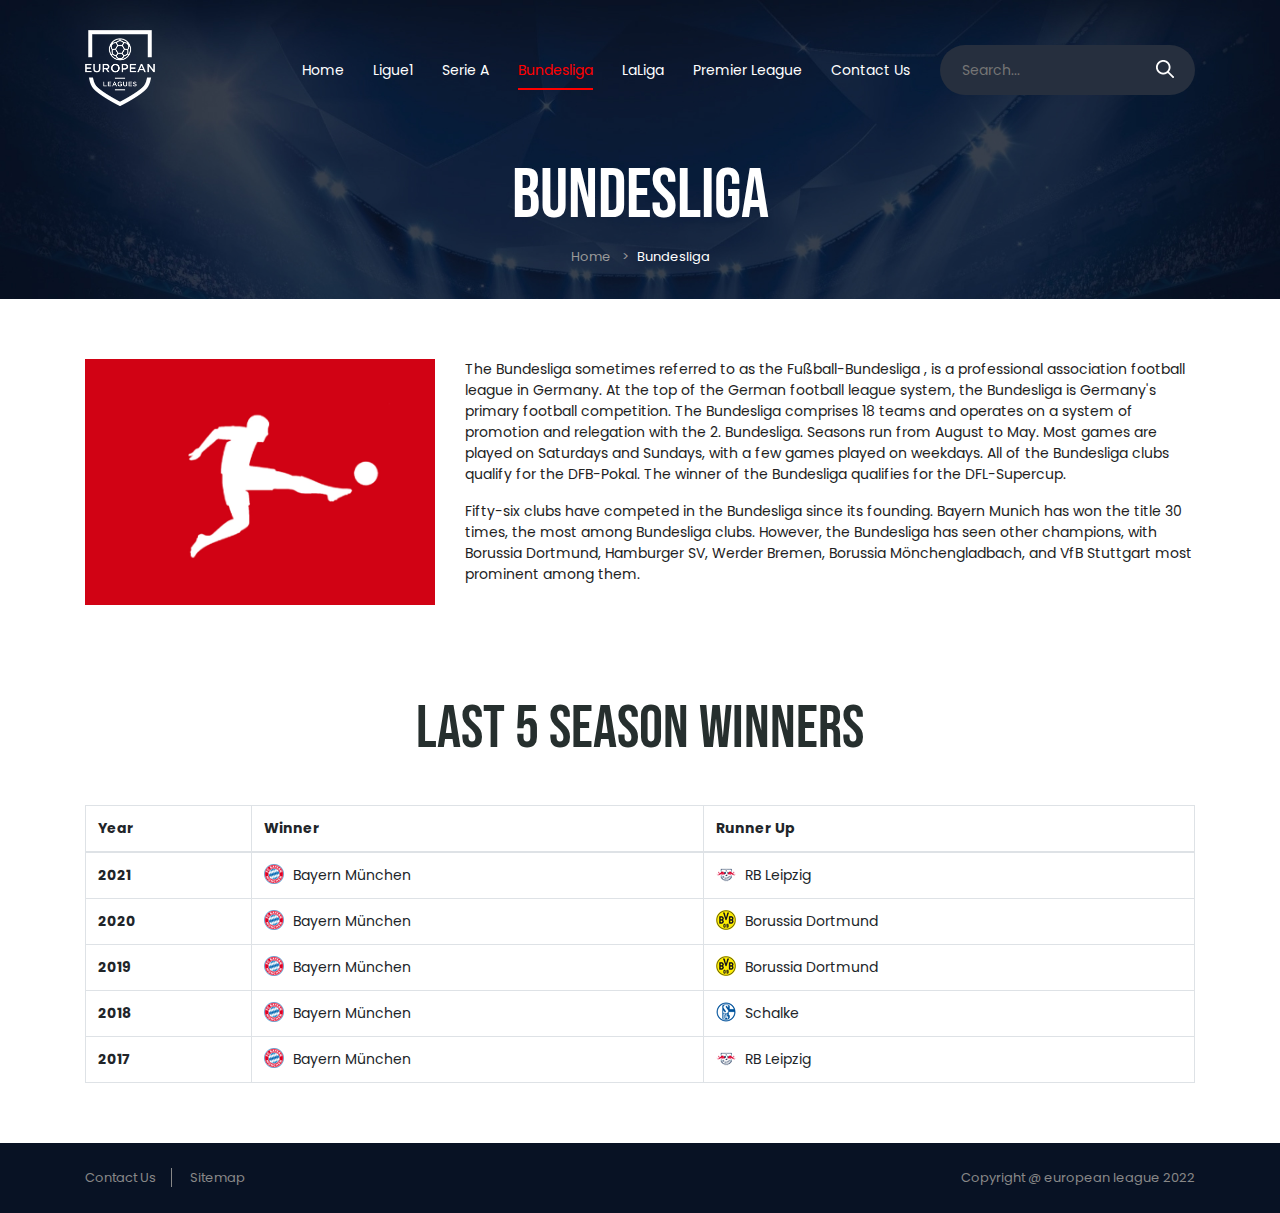
==== bundesliga.html @ 5c4d8468 "Project Version 1" ====
<!Doctype html>
<html class="no-js" lang="">

<head>
    <meta charset="utf-8">
    <meta name="viewport" content="width=device-width, initial-scale=1">

    <title>Bundesliga - Detail Page</title>

    <link rel="icon" type="image/png" sizes="32x32" href="favicon-32x32.png">

    <link rel="preconnect" href="https://fonts.googleapis.com">
    <link rel="preconnect" href="https://fonts.gstatic.com" crossorigin>
    <link href="https://fonts.googleapis.com/css2?family=Poppins:wght@300;400;500;600;700&display=swap" rel="stylesheet">
    <link href="https://fonts.googleapis.com/css2?family=Bebas+Neue&display=swap" rel="stylesheet">

    <link rel="stylesheet" href="css/bootstrap.min.css">
    <link rel="stylesheet" href="css/custom.css">
</head>

<body>
    <!-- App Header -->
    <header class="app-header">
        <div class="container">
            <div class="top-header">
                <div class="row">
                    <div class="col-lg-2">
                        <a href="index.html" class="header-logo"><img src="img/logo.png" alt="European League" title="European League"></a>
                    </div>
                    <div class="col-lg-7">
                        <nav>
                            <ul class="list-inline site-nav">
                                <li><a href="index.html">Home</a></li>
                                <li><a href="ligue1.html">Ligue1</a></li>
                                <li><a href="serie-a.html">Serie A</a></li>
                                <li class="active"><a href="bundesliga.html">Bundesliga</a></li>
                                <li><a href="laliga.html">LaLiga</a></li>
                                <li><a href="premier-league.html">Premier League</a></li>
                                <li><a href="contact-us.html">Contact Us</a></li>
                            </ul>
                        </nav>
                    </div>
                    <div class="col-lg-3">
                        <div class="site-search">
                            <input type="text" class="search-field" placeholder="Search..." value="">
                            <button type="submit" class="search-btn"><img src="img/search.png"></button>
                        </div>
                    </div>
                </div>
            </div>

            <div class="row">
                <div class="col-md-10 offset-md-1">
                    <div class="el-header-txt mb-3 mt-5">
                        <h1 class="hdr-hdng">Bundesliga</h1>
                        <nav aria-label="breadcrumb">
                            <div class="container">
                                <ol class="breadcrumb lp-breadcrumb">
                                    <li class="breadcrumb-item"><a href="index.html">Home</a></li>
                                    <li class="breadcrumb-item active" aria-current="page">Bundesliga</li>
                                </ol>
                            </div>
                        </nav>
                    </div>
                </div>
            </div>
        </div>
    </header>

    <!-- App Main -->
    <main class="app-main">
        <section class="home-section">
            <div class="container">
                <div class="section-content">
                    <div class="row">
                        <div class="col-md-4">
                            <img src="img/bundesliga.jpg" class="img-fluid abt-img" alt="Bundesliga" title="Bundesliga">
                        </div>
                        <div class="col-md-8">
                            <p class="mb-3">
                                The Bundesliga sometimes referred to as the Fußball-Bundesliga , is a professional association football league in Germany. At the top of the German football league system, the Bundesliga is Germany's primary football competition. The Bundesliga comprises
                                18 teams and operates on a system of promotion and relegation with the 2. Bundesliga. Seasons run from August to May. Most games are played on Saturdays and Sundays, with a few games played on weekdays. All of the Bundesliga
                                clubs qualify for the DFB-Pokal. The winner of the Bundesliga qualifies for the DFL-Supercup.
                            </p>
                            <p class="mb-5">
                                Fifty-six clubs have competed in the Bundesliga since its founding. Bayern Munich has won the title 30 times, the most among Bundesliga clubs. However, the Bundesliga has seen other champions, with Borussia Dortmund, Hamburger SV, Werder Bremen, Borussia
                                Mönchengladbach, and VfB Stuttgart most prominent among them.
                            </p>
                        </div>
                    </div>
                </div>
            </div>
        </section>
        <section class="home-section top5-section">
            <div class="container">
                <div class="section-content">
                    <div class="section-title-wrap">
                        <h2 class="section-title text-center">Last 5 Season Winners</h2>
                    </div>
                    <table class="table table-bordered table-wlf">
                        <thead>
                            <tr>
                                <th scope="col">Year</th>
                                <th scope="col">Winner</th>
                                <th scope="col">Runner Up</th>
                            </tr>
                        </thead>
                        <tbody>
                            <tr>
                                <th scope="row">2021</th>
                                <td><img src="img/bayern-munchen-logo.gif" alt="Bayern München" title="Bayern München"> Bayern München</td>
                                <td><img src="img/rb-leipzig-logo.gif" alt="RB Leipzig" title="RB Leipzig"> RB Leipzig</td>
                            </tr>
                            <tr>
                                <th scope="row">2020</th>
                                <td><img src="img/bayern-munchen-logo.gif" alt="Bayern München" title="Bayern München"> Bayern München</td>
                                <td><img src="img/borussia-dortmund-logo.gif" alt="Borussia Dortmund" title="Borussia Dortmund"> Borussia Dortmund</td>
                            </tr>
                            <tr>
                                <th scope="row">2019</th>
                                <td><img src="img/bayern-munchen-logo.gif" alt="Bayern München" title="Bayern München"> Bayern München</td>
                                <td><img src="img/borussia-dortmund-logo.gif" alt="Borussia Dortmund" title="Borussia Dortmund"> Borussia Dortmund</td>
                            </tr>
                            <tr>
                                <th scope="row">2018</th>
                                <td><img src="img/bayern-munchen-logo.gif" alt="Bayern München" title="Bayern München"> Bayern München</td>
                                <td><img src="img/schalke-logo.gif" alt="Schalke" title="Schalke"> Schalke</td>
                            </tr>
                            <tr>
                                <th scope="row">2017</th>
                                <td><img src="img/bayern-munchen-logo.gif" alt="Bayern München" title="Bayern München"> Bayern München</td>
                                <td><img src="img/rb-leipzig-logo.gif" alt="RB Leipzig" title="RB Leipzig"> RB Leipzig</td>
                            </tr>
                        </tbody>
                    </table>
                </div>
            </div>
        </section>
    </main>

    <!-- App Footer -->
    <footer class="site-footer">
        <div class="container">
            <div class="row">
                <div class="col-lg-8 col-md-7">
                    <nav>
                        <ul class="list-inline site-footer-nav">
                            <li><a href="contact-us.html">Contact Us</a></li>
                            <li><a href="sitemap.html">Sitemap</a></li>
                        </ul>
                    </nav>
                </div>
                <div class="col-lg-4 col-md-5">
                    <div class="footer-copyright">
                        Copyright @ european league 2022
                    </div>
                </div>
            </div>
        </div>
    </footer>
</body>

</html>
---- css/custom.css ----
/* ========================================
   General Styles
   ======================================== */

body {
    font-family: "Poppins", sans-serif;
    font-weight: 400;
    font-size: 14px;
    color: #222;
}

::-moz-selection {
    color: #fff;
    background: #c90606;
}

::selection {
    color: #fff;
    background: #c90606;
}

::-webkit-scrollbar {
    background-color: #d9d9d9;
    border-radius: 5px;
    width: 6px;
}

::-webkit-scrollbar-thumb {
    background-color: rgba(0, 0, 0, 0.2);
    border-radius: 5px;
}

ul,
li,
ol,
p,
figure {
    margin: 0;
    padding: 0;
}

a {
    color: #111;
    font-weight: 400;
    outline: none !important;
    transition: all 0.2s linear 0s;
}

a:hover,
a:focus {
    color: #54b8d5;
    text-decoration: none;
}

.btn-primary {
    background-color: #ff0000;
    border-color: #ff0000;
}

.btn-primary:hover {
    background-color: #c90606;
    border-color: #c90606;
}

.gutters12 {
    margin-right: -6px;
    margin-left: -6px;
}

.gutters12>.col,
.gutters12>[class*="col-"] {
    padding-right: 6px;
    padding-left: 6px;
}


/* ========================================
   Sprite Icons
   ======================================== */


/* ========================================
   Common Styles
   ======================================== */


/* ========================================
   App Header
   ======================================== */

.app-header {
    background-image: url(../img/bg.jpg);
    background-position: 0 0;
    background-size: 100%;
    color: #fff;
}

.top-header {
    padding-top: 30px;
}

.header-logo img {
    width: 70px;
}

.site-nav {
    float: right;
    margin-top: 30px;
}

.site-nav>li {
    display: inline-block;
    margin-right: 25px;
}

.site-nav>li:last-child {
    margin-right: 0;
}

.site-nav>li a {
    color: #fff;
    padding-bottom: 8px;
    border-bottom: 2px solid transparent;
}

.site-nav>li.active a,
.site-nav>li a:hover,
.site-nav>li a:focus {
    color: #ff0000;
    border-bottom-color: #ff0000;
}

.site-search {
    margin-top: 15px;
    position: relative;
}

.search-field {
    color: #b7b7b7;
    background-color: #262F3E;
    border: none;
    border-radius: 50px;
    height: 50px;
    padding: 0 0 0 22px;
    width: 100%;
}

.search-field:focus {
    border: none;
    box-shadow: none;
    outline: 0;
}

.search-btn {
    background-color: transparent;
    border: none;
    position: absolute;
    right: 15px;
    top: 12px;
}

.el-header-txt {
    margin-top: 120px;
    text-align: center;
}

.el-header-txt>.hdr-hdng {
    font-family: 'Bebas Neue', cursive;
    font-size: 70px;
}

.el-header-txt>p {
    line-height: 24px;
}

.header-form {
    padding-top: 80px;
    padding-bottom: 130px;
}

.user-form .form-group {
    margin-bottom: 0;
}

.user-form .form-control {
    font-size: 14px;
    color: #888;
    border-radius: 0;
    border: none;
    border-right: 1px solid #e5e5e5;
    height: 58px;
}

.user-form .form-control:focus {
    outline: none;
    border-right-color: #e5e5e5;
    box-shadow: none;
}

.user-form .form-control::placeholder {
    color: #888
}

.user-form .form-group:first-child .form-control {
    border-radius: 30px 0 0 30px;
    padding-left: 20px;
}

.user-form .form-group:last-child .btn {
    border-radius: 0 30px 30px 0;
    height: 58px;
    font-size: 14px;
}


/* ========================================
   App Main
   ======================================== */

.home-section {
    margin-top: 60px;
}

.section-title-wrap {
    text-align: center;
    margin-bottom: 40px;
}

.section-title-desc {
    color: #ff0000;
}

.section-title {
    font-family: 'Bebas Neue', cursive;
    font-size: 60px;
    color: #262F2E;
    text-align: center;
}

.rm-link {
    color: #ff0000;
}

.rm-link:hover,
.rm-link:focus {
    color: #c90606;
}

.topfv-section {
    background-color: #f4f4f4;
    padding: 60px 0;
    margin: 60px 0 0 0;
}

.topfv-section .section-title {
    text-align: left;
    font-size: 50px;
    margin-top: 50px;
    line-height: 50px;
}

.league-thumb {
    background-color: #fff;
    box-shadow: 0 3px 3px rgb(0 0 0 / 7%);
    border-radius: 5px;
}

.league-thumb>img {
    border-radius: 5px 5px 0 0;
}

.league-thumb-txt {
    padding: 16px 12px;
}

.league-thumb-hdng {
    font-size: 16px;
    margin-bottom: 5px;
}

.league-thumb-txt>p {
    font-size: 13px;
    color: #777;
}

.league-thumb-txt a:hover,
.league-thumb-txt a:focus {
    color: #ff0000;
}


/* ========================================
   App Footer
   ======================================== */

.site-footer {
    background-color: #081224;
    padding: 25px 0;
    color: #888;
    font-size: 13px;
}

.footer-copyright {
    color: #888;
    text-align: right;
}

.site-footer-nav>li {
    display: inline-block;
    margin-right: 15px;
}

.site-footer-nav>li:last-child {
    margin-right: 0;
}

.site-footer-nav>li a {
    border-right: 1px solid #888;
    padding-right: 15px;
    color: #888;
    font-size: 13px;
}

.site-footer-nav>li:last-child a {
    border-right: none;
    padding-right: 0;
}

.site-footer-nav>li.active a,
.site-footer-nav>li a:hover,
.site-footer-nav>li a:focus {
    color: #fff;
}


/* ========================================
   Detail Pages
   ======================================== */

.lp-breadcrumb {
    background-color: transparent;
    font-size: 13px;
    padding: 0;
    text-align: center;
    display: inline-block;
}

.lp-breadcrumb .breadcrumb-item {
    display: inline-block;
}

.lp-breadcrumb a,
.lp-breadcrumb .breadcrumb-item+.breadcrumb-item::before {
    color: #999;
    content: '>';
}

.lp-breadcrumb .breadcrumb-item.active {
    color: #fff;
    opacity: 1;
}

.table-wlf {
    margin-bottom: 60px;
}

.table-wlf img {
    position: relative;
    top: -2px;
    margin-right: 5px;
}

.sitemap-list {
    margin-bottom: 69px;
}

.sitemap-list>li {
    margin-bottom: 10px;
}

.sitemap-list a {
    color: #ff0000;
    font-weight: 500;
    font-size: 16px;
}

.sitemap-list a:hover,
.sitemap-list a:focus {
    color: #c90606;
}

.contact-details-col {
    background-color: #f4f4f4;
    box-shadow: 0 3px 3px rgb(0 0 0 / 7%);
    border-radius: 5px;
    display: block;
    margin-bottom: 30px;
    padding: 30px;
    text-align: center;
}

.contact-details-col:hover,
.contact-details-col:focus {
    color: #c90606;
}

.contact-details-col>div {
    margin-bottom: 15px;
}

.contact-details-col .sprt {
    margin-bottom: 5px;
}

.contact-form-title {
    font-size: 18px;
    font-weight: 600;
    margin-bottom: 10px;
}

.contact-form {
    margin-bottom: 80px;
}

.contact-form .form-control {
    width: 100%;
    height: 50px;
    font-size: 14px;
    border: 1px solid #e0e0e0;
    outline: none;
    border-radius: 6px;
    padding-left: 13px;
    box-shadow: none;
}

.contact-form textarea.form-control {
    height: 90px;
}


/* ========================================
   Responsive
   ======================================== */

@media (max-width: 1199px) {}

@media (max-width: 991px) {
    .top-header {
        padding-top: 20px;
    }
    .site-nav {
        float: none;
        margin-top: 15px;
        text-align: center;
    }
    .site-nav>li {
        margin-right: 20px;
        margin-bottom: 12px;
    }
    .site-nav>li a {
        border-bottom: none;
        font-size: 13px;
        padding-bottom: 0;
    }
    .header-logo img {
        width: 60px;
        margin: 0 auto;
        text-align: center;
        display: block;
    }
    .site-search {
        margin-top: 0;
    }
    .el-header-txt {
        margin-top: 30px;
    }
    .el-header-txt>.hdr-hdng {
        font-size: 30px;
    }
    .el-header-txt>p {
        line-height: 20px;
        font-size: 13px;
    }
    .header-form {
        padding-top: 40px;
        padding-bottom: 40px;
    }
    .user-form .form-group {
        margin-bottom: 10px;
    }
    .user-form .form-group:last-child {
        margin-bottom: 0;
    }
    .user-form .form-control,
    .user-form .form-group:first-child .form-control,
    .user-form .form-group:last-child .btn {
        border-radius: 5px;
        height: 44px;
    }
    .user-form .form-group:last-child .btn {
        margin-top: 20px;
        height: 52px;
    }
}

@media (max-width: 767px) {
    .section-title-wrap {
        margin-bottom: 20px;
    }
    .section-title {
        font-size: 40px;
    }
    .abt-img {
        margin-bottom: 50px;
    }
    .topfv-section .section-title {
        font-size: 42px;
        margin: 0;
        line-height: normal;
    }
    .league-thumb {
        margin-bottom: 30px;
    }
    .topfv-section [class="col-md-2"]:last-child .league-thumb {
        margin-bottom: 0;
    }
    .site-footer {
        text-align: center;
    }
    .footer-copyright {
        margin-top: 8px;
        text-align: center;
    }
}

@media (max-width: 575px) {}
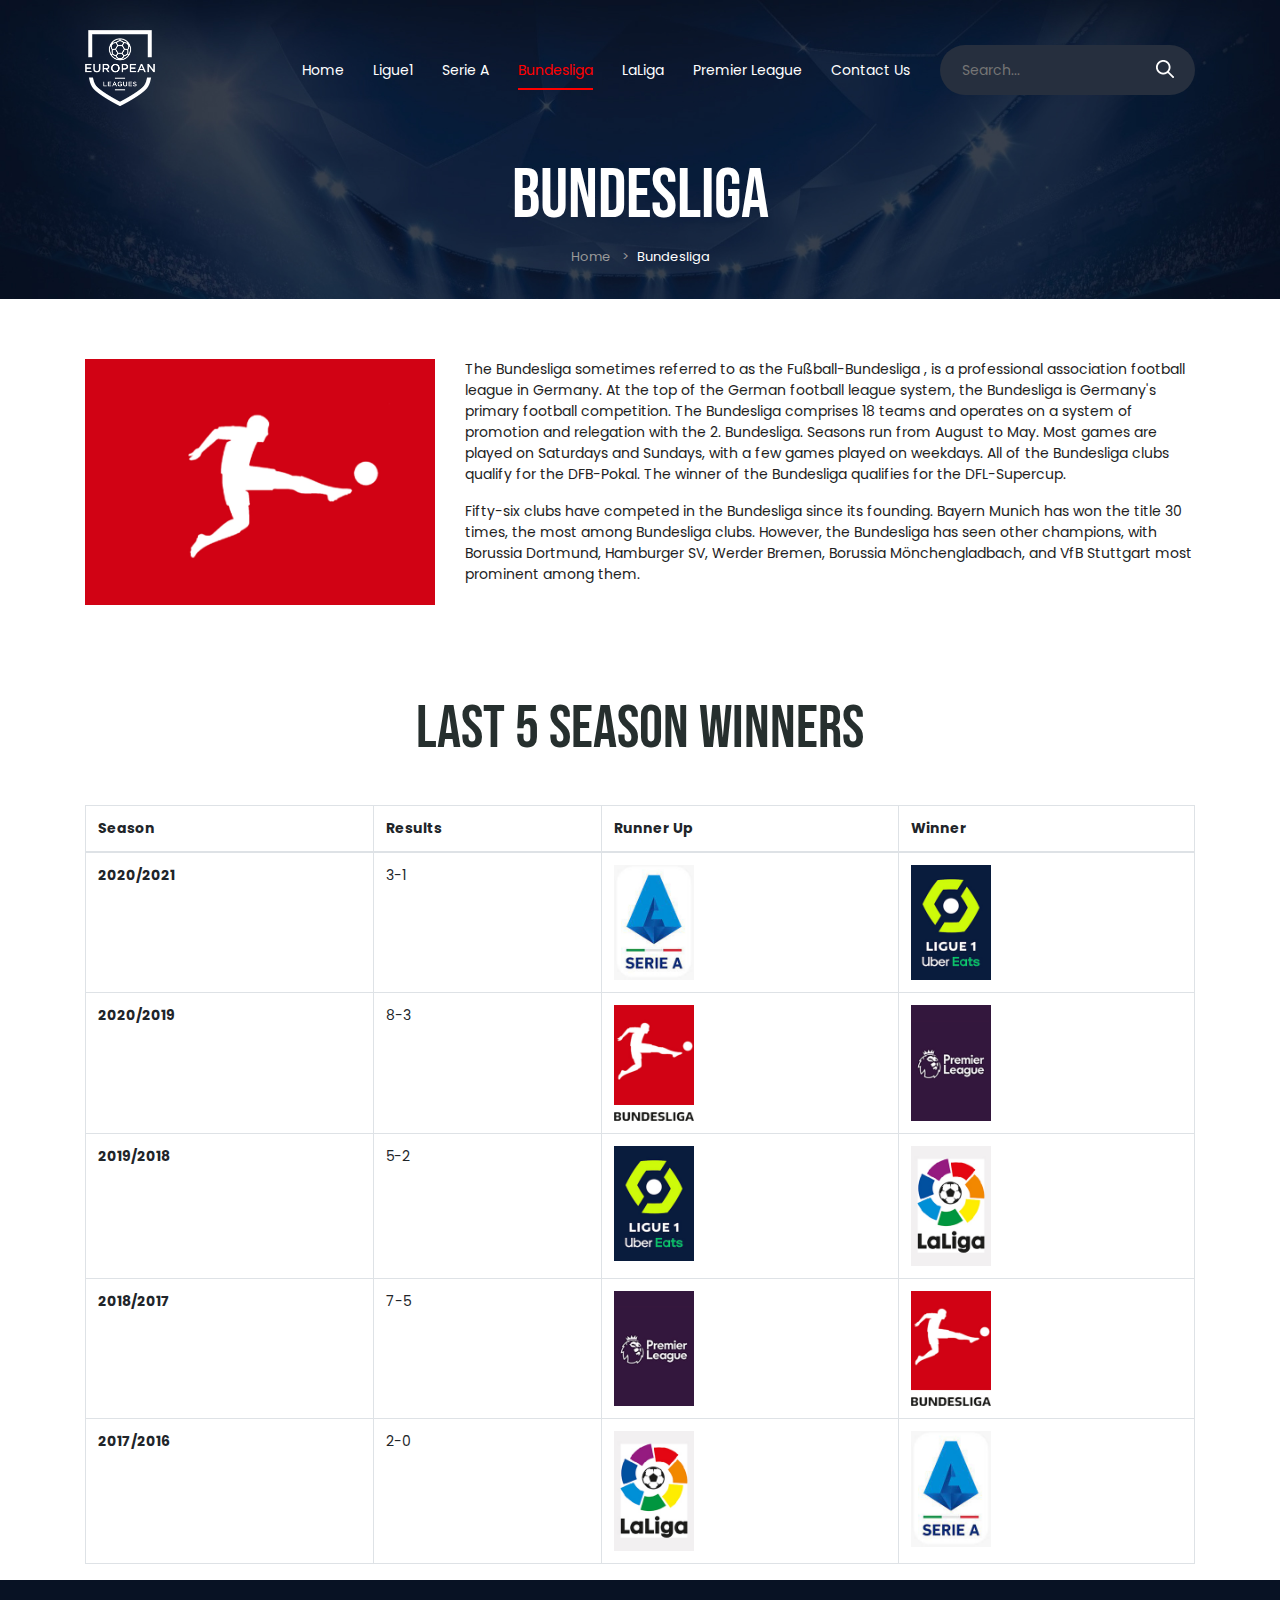
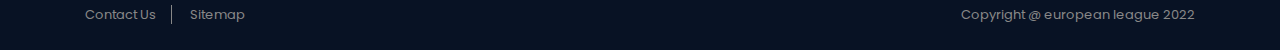
==== commit 5318c8fd: "Project V2" ====
--- a/bundesliga.html
+++ b/bundesliga.html
@@ -1,163 +1,285 @@
-<!Doctype html>
+<!DOCTYPE html>
 <html class="no-js" lang="">
-
-<head>
-    <meta charset="utf-8">
-    <meta name="viewport" content="width=device-width, initial-scale=1">
+  <head>
+    <meta charset="utf-8" />
+    <meta name="viewport" content="width=device-width, initial-scale=1" />
 
     <title>Bundesliga - Detail Page</title>
 
-    <link rel="icon" type="image/png" sizes="32x32" href="favicon-32x32.png">
-
-    <link rel="preconnect" href="https://fonts.googleapis.com">
-    <link rel="preconnect" href="https://fonts.gstatic.com" crossorigin>
-    <link href="https://fonts.googleapis.com/css2?family=Poppins:wght@300;400;500;600;700&display=swap" rel="stylesheet">
-    <link href="https://fonts.googleapis.com/css2?family=Bebas+Neue&display=swap" rel="stylesheet">
-
-    <link rel="stylesheet" href="css/bootstrap.min.css">
-    <link rel="stylesheet" href="css/custom.css">
-</head>
-
-<body>
+    <link rel="icon" type="image/png" sizes="32x32" href="favicon-32x32.png" />
+
+    <link rel="preconnect" href="https://fonts.googleapis.com" />
+    <link rel="preconnect" href="https://fonts.gstatic.com" crossorigin />
+    <link
+      href="https://fonts.googleapis.com/css2?family=Poppins:wght@300;400;500;600;700&display=swap"
+      rel="stylesheet"
+    />
+    <link
+      href="https://fonts.googleapis.com/css2?family=Bebas+Neue&display=swap"
+      rel="stylesheet"
+    />
+
+    <link rel="stylesheet" href="css/bootstrap.min.css" />
+    <link rel="stylesheet" href="css/custom.css" />
+  </head>
+
+  <body>
     <!-- App Header -->
     <header class="app-header">
-        <div class="container">
-            <div class="top-header">
-                <div class="row">
-                    <div class="col-lg-2">
-                        <a href="index.html" class="header-logo"><img src="img/logo.png" alt="European League" title="European League"></a>
-                    </div>
-                    <div class="col-lg-7">
-                        <nav>
-                            <ul class="list-inline site-nav">
-                                <li><a href="index.html">Home</a></li>
-                                <li><a href="ligue1.html">Ligue1</a></li>
-                                <li><a href="serie-a.html">Serie A</a></li>
-                                <li class="active"><a href="bundesliga.html">Bundesliga</a></li>
-                                <li><a href="laliga.html">LaLiga</a></li>
-                                <li><a href="premier-league.html">Premier League</a></li>
-                                <li><a href="contact-us.html">Contact Us</a></li>
-                            </ul>
-                        </nav>
-                    </div>
-                    <div class="col-lg-3">
-                        <div class="site-search">
-                            <input type="text" class="search-field" placeholder="Search..." value="">
-                            <button type="submit" class="search-btn"><img src="img/search.png"></button>
-                        </div>
-                    </div>
+      <div class="container">
+        <div class="top-header">
+          <div class="row">
+            <div class="col-lg-2">
+              <a href="index.html" class="header-logo"
+                ><img
+                  src="img/logo.png"
+                  alt="European League"
+                  title="European League"
+              /></a>
+            </div>
+            <div class="col-lg-7">
+              <nav>
+                <ul class="list-inline site-nav">
+                  <li><a href="index.html">Home</a></li>
+                  <li><a href="ligue1.html">Ligue1</a></li>
+                  <li><a href="serie-a.html">Serie A</a></li>
+                  <li class="active">
+                    <a href="bundesliga.html">Bundesliga</a>
+                  </li>
+                  <li><a href="laliga.html">LaLiga</a></li>
+                  <li><a href="premier-league.html">Premier League</a></li>
+                  <li><a href="contact-us.html">Contact Us</a></li>
+                </ul>
+              </nav>
+            </div>
+            <div class="col-lg-3">
+              <div class="site-search">
+                <input
+                  type="text"
+                  class="search-field"
+                  placeholder="Search..."
+                  value=""
+                />
+                <button type="submit" class="search-btn">
+                  <img src="img/search.png" />
+                </button>
+              </div>
+            </div>
+          </div>
+        </div>
+
+        <div class="row">
+          <div class="col-md-10 offset-md-1">
+            <div class="el-header-txt mb-3 mt-5">
+              <h1 class="hdr-hdng">Bundesliga</h1>
+              <nav aria-label="breadcrumb">
+                <div class="container">
+                  <ol class="breadcrumb lp-breadcrumb">
+                    <li class="breadcrumb-item">
+                      <a href="index.html">Home</a>
+                    </li>
+                    <li class="breadcrumb-item active" aria-current="page">
+                      Bundesliga
+                    </li>
+                  </ol>
                 </div>
-            </div>
-
-            <div class="row">
-                <div class="col-md-10 offset-md-1">
-                    <div class="el-header-txt mb-3 mt-5">
-                        <h1 class="hdr-hdng">Bundesliga</h1>
-                        <nav aria-label="breadcrumb">
-                            <div class="container">
-                                <ol class="breadcrumb lp-breadcrumb">
-                                    <li class="breadcrumb-item"><a href="index.html">Home</a></li>
-                                    <li class="breadcrumb-item active" aria-current="page">Bundesliga</li>
-                                </ol>
-                            </div>
-                        </nav>
-                    </div>
-                </div>
-            </div>
-        </div>
+              </nav>
+            </div>
+          </div>
+        </div>
+      </div>
     </header>
 
     <!-- App Main -->
     <main class="app-main">
-        <section class="home-section">
-            <div class="container">
-                <div class="section-content">
-                    <div class="row">
-                        <div class="col-md-4">
-                            <img src="img/bundesliga.jpg" class="img-fluid abt-img" alt="Bundesliga" title="Bundesliga">
-                        </div>
-                        <div class="col-md-8">
-                            <p class="mb-3">
-                                The Bundesliga sometimes referred to as the Fußball-Bundesliga , is a professional association football league in Germany. At the top of the German football league system, the Bundesliga is Germany's primary football competition. The Bundesliga comprises
-                                18 teams and operates on a system of promotion and relegation with the 2. Bundesliga. Seasons run from August to May. Most games are played on Saturdays and Sundays, with a few games played on weekdays. All of the Bundesliga
-                                clubs qualify for the DFB-Pokal. The winner of the Bundesliga qualifies for the DFL-Supercup.
-                            </p>
-                            <p class="mb-5">
-                                Fifty-six clubs have competed in the Bundesliga since its founding. Bayern Munich has won the title 30 times, the most among Bundesliga clubs. However, the Bundesliga has seen other champions, with Borussia Dortmund, Hamburger SV, Werder Bremen, Borussia
-                                Mönchengladbach, and VfB Stuttgart most prominent among them.
-                            </p>
-                        </div>
-                    </div>
-                </div>
-            </div>
-        </section>
-        <section class="home-section top5-section">
-            <div class="container">
-                <div class="section-content">
-                    <div class="section-title-wrap">
-                        <h2 class="section-title text-center">Last 5 Season Winners</h2>
-                    </div>
-                    <table class="table table-bordered table-wlf">
-                        <thead>
-                            <tr>
-                                <th scope="col">Year</th>
-                                <th scope="col">Winner</th>
-                                <th scope="col">Runner Up</th>
-                            </tr>
-                        </thead>
-                        <tbody>
-                            <tr>
-                                <th scope="row">2021</th>
-                                <td><img src="img/bayern-munchen-logo.gif" alt="Bayern München" title="Bayern München"> Bayern München</td>
-                                <td><img src="img/rb-leipzig-logo.gif" alt="RB Leipzig" title="RB Leipzig"> RB Leipzig</td>
-                            </tr>
-                            <tr>
-                                <th scope="row">2020</th>
-                                <td><img src="img/bayern-munchen-logo.gif" alt="Bayern München" title="Bayern München"> Bayern München</td>
-                                <td><img src="img/borussia-dortmund-logo.gif" alt="Borussia Dortmund" title="Borussia Dortmund"> Borussia Dortmund</td>
-                            </tr>
-                            <tr>
-                                <th scope="row">2019</th>
-                                <td><img src="img/bayern-munchen-logo.gif" alt="Bayern München" title="Bayern München"> Bayern München</td>
-                                <td><img src="img/borussia-dortmund-logo.gif" alt="Borussia Dortmund" title="Borussia Dortmund"> Borussia Dortmund</td>
-                            </tr>
-                            <tr>
-                                <th scope="row">2018</th>
-                                <td><img src="img/bayern-munchen-logo.gif" alt="Bayern München" title="Bayern München"> Bayern München</td>
-                                <td><img src="img/schalke-logo.gif" alt="Schalke" title="Schalke"> Schalke</td>
-                            </tr>
-                            <tr>
-                                <th scope="row">2017</th>
-                                <td><img src="img/bayern-munchen-logo.gif" alt="Bayern München" title="Bayern München"> Bayern München</td>
-                                <td><img src="img/rb-leipzig-logo.gif" alt="RB Leipzig" title="RB Leipzig"> RB Leipzig</td>
-                            </tr>
-                        </tbody>
-                    </table>
-                </div>
-            </div>
-        </section>
+      <section class="home-section">
+        <div class="container">
+          <div class="section-content">
+            <div class="row">
+              <div class="col-md-4">
+                <img
+                  src="img/bundesliga.jpg"
+                  class="img-fluid abt-img"
+                  alt="Bundesliga"
+                  title="Bundesliga"
+                />
+              </div>
+              <div class="col-md-8">
+                <p class="mb-3">
+                  The Bundesliga sometimes referred to as the Fußball-Bundesliga
+                  , is a professional association football league in Germany. At
+                  the top of the German football league system, the Bundesliga
+                  is Germany's primary football competition. The Bundesliga
+                  comprises 18 teams and operates on a system of promotion and
+                  relegation with the 2. Bundesliga. Seasons run from August to
+                  May. Most games are played on Saturdays and Sundays, with a
+                  few games played on weekdays. All of the Bundesliga clubs
+                  qualify for the DFB-Pokal. The winner of the Bundesliga
+                  qualifies for the DFL-Supercup.
+                </p>
+                <p class="mb-5">
+                  Fifty-six clubs have competed in the Bundesliga since its
+                  founding. Bayern Munich has won the title 30 times, the most
+                  among Bundesliga clubs. However, the Bundesliga has seen other
+                  champions, with Borussia Dortmund, Hamburger SV, Werder
+                  Bremen, Borussia Mönchengladbach, and VfB Stuttgart most
+                  prominent among them.
+                </p>
+              </div>
+            </div>
+          </div>
+        </div>
+      </section>
+      <section class="home-section top5-section">
+        <div class="container">
+          <div class="section-content">
+            <div class="section-title-wrap">
+              <h2 class="section-title text-center">Last 5 Season Winners</h2>
+            </div>
+            <table class="table table-bordered">
+              <thead>
+                <tr>
+                  <th scope="col">Season</th>
+                  <th scope="col">Results</th>
+                  <th scope="col">Runner Up</th>
+                  <th scope="col">Winner</th>
+                </tr>
+              </thead>
+              <tbody>
+                <tr>
+                  <th scope="row">2020/2021</th>
+                  <td>3-1</td>
+                  <td>
+                    <img
+                      src="img/serie-a-logo.jpg"
+                      width="80"
+                      class="img-fluid"
+                      alt="Serie A"
+                      title="Serie A"
+                    />
+                  </td>
+                  <td>
+                    <img
+                      src="img/ligue1-logo.jpg"
+                      width="80"
+                      class="img-fluid"
+                      alt="Ligue1"
+                      title="Ligue1"
+                    />
+                  </td>
+                </tr>
+                <tr>
+                  <th scope="row">2020/2019</th>
+                  <td>8-3</td>
+                  <td>
+                    <img
+                      src="img/bundesliga-logo.jpg"
+                      width="80"
+                      class="img-fluid"
+                      alt="Serie A"
+                      title="Serie A"
+                    />
+                  </td>
+                  <td>
+                    <img
+                      src="img/premier-league-logo.jpg"
+                      width="80"
+                      class="img-fluid"
+                      alt="Ligue1"
+                      title="Ligue1"
+                    />
+                  </td>
+                </tr>
+                <tr>
+                  <th scope="row">2019/2018</th>
+                  <td>5-2</td>
+                  <td>
+                    <img
+                      src="img/ligue1-logo.jpg"
+                      width="80"
+                      class="img-fluid"
+                      alt="Ligue1"
+                      title="Ligue1"
+                    />
+                  </td>
+                  <td>
+                    <img
+                      src="img/laliga-logo.jpg"
+                      width="80"
+                      class="img-fluid"
+                      alt="Serie A"
+                      title="Serie A"
+                    />
+                  </td>
+                </tr>
+                <tr>
+                  <th scope="row">2018/2017</th>
+                  <td>7-5</td>
+                  <td>
+                    <img
+                      src="img/premier-league-logo.jpg"
+                      width="80"
+                      class="img-fluid"
+                      alt="Serie A"
+                      title="Serie A"
+                    />
+                  </td>
+                  <td>
+                    <img
+                      src="img/bundesliga-logo.jpg"
+                      width="80"
+                      class="img-fluid"
+                      alt="Ligue1"
+                      title="Ligue1"
+                    />
+                  </td>
+                </tr>
+                <tr>
+                  <th scope="row">2017/2016</th>
+                  <td>2-0</td>
+                  <td>
+                    <img
+                      src="img/laliga-logo.jpg"
+                      width="80"
+                      class="img-fluid"
+                      alt="Serie A"
+                      title="Serie A"
+                    />
+                  </td>
+                  <td>
+                    <img
+                      src="img/serie-a-logo.jpg"
+                      width="80"
+                      class="img-fluid"
+                      alt="Ligue1"
+                      title="Ligue1"
+                    />
+                  </td>
+                </tr>
+              </tbody>
+            </table>
+          </div>
+        </div>
+      </section>
     </main>
 
     <!-- App Footer -->
     <footer class="site-footer">
-        <div class="container">
-            <div class="row">
-                <div class="col-lg-8 col-md-7">
-                    <nav>
-                        <ul class="list-inline site-footer-nav">
-                            <li><a href="contact-us.html">Contact Us</a></li>
-                            <li><a href="sitemap.html">Sitemap</a></li>
-                        </ul>
-                    </nav>
-                </div>
-                <div class="col-lg-4 col-md-5">
-                    <div class="footer-copyright">
-                        Copyright @ european league 2022
-                    </div>
-                </div>
-            </div>
-        </div>
+      <div class="container">
+        <div class="row">
+          <div class="col-lg-8 col-md-7">
+            <nav>
+              <ul class="list-inline site-footer-nav">
+                <li><a href="contact-us.html">Contact Us</a></li>
+                <li><a href="sitemap.html">Sitemap</a></li>
+              </ul>
+            </nav>
+          </div>
+          <div class="col-lg-4 col-md-5">
+            <div class="footer-copyright">Copyright @ european league 2022</div>
+          </div>
+        </div>
+      </div>
     </footer>
-</body>
-
-</html>+  </body>
+</html>
--- a/css/custom.css
+++ b/css/custom.css
@@ -3,31 +3,31 @@
    ======================================== */
 
 body {
-    font-family: "Poppins", sans-serif;
-    font-weight: 400;
-    font-size: 14px;
-    color: #222;
+  font-family: "Poppins", sans-serif;
+  font-weight: 400;
+  font-size: 14px;
+  color: #222;
 }
 
 ::-moz-selection {
-    color: #fff;
-    background: #c90606;
+  color: #fff;
+  background: #c90606;
 }
 
 ::selection {
-    color: #fff;
-    background: #c90606;
+  color: #fff;
+  background: #c90606;
 }
 
 ::-webkit-scrollbar {
-    background-color: #d9d9d9;
-    border-radius: 5px;
-    width: 6px;
+  background-color: #d9d9d9;
+  border-radius: 5px;
+  width: 6px;
 }
 
 ::-webkit-scrollbar-thumb {
-    background-color: rgba(0, 0, 0, 0.2);
-    border-radius: 5px;
+  background-color: rgba(0, 0, 0, 0.2);
+  border-radius: 5px;
 }
 
 ul,
@@ -35,502 +35,487 @@
 ol,
 p,
 figure {
-    margin: 0;
-    padding: 0;
+  margin: 0;
+  padding: 0;
 }
 
 a {
-    color: #111;
-    font-weight: 400;
-    outline: none !important;
-    transition: all 0.2s linear 0s;
+  color: #111;
+  font-weight: 400;
+  outline: none !important;
+  transition: all 0.2s linear 0s;
 }
 
 a:hover,
 a:focus {
-    color: #54b8d5;
-    text-decoration: none;
+  color: #54b8d5;
+  text-decoration: none;
 }
 
 .btn-primary {
-    background-color: #ff0000;
-    border-color: #ff0000;
+  background-color: #ff0000;
+  border-color: #ff0000;
 }
 
 .btn-primary:hover {
-    background-color: #c90606;
-    border-color: #c90606;
+  background-color: #c90606;
+  border-color: #c90606;
 }
 
 .gutters12 {
-    margin-right: -6px;
-    margin-left: -6px;
-}
-
-.gutters12>.col,
-.gutters12>[class*="col-"] {
-    padding-right: 6px;
-    padding-left: 6px;
-}
-
+  margin-right: -6px;
+  margin-left: -6px;
+}
+
+.gutters12 > .col,
+.gutters12 > [class*="col-"] {
+  padding-right: 6px;
+  padding-left: 6px;
+}
 
 /* ========================================
    Sprite Icons
    ======================================== */
 
-
 /* ========================================
    Common Styles
    ======================================== */
 
-
 /* ========================================
    App Header
    ======================================== */
 
 .app-header {
-    background-image: url(../img/bg.jpg);
-    background-position: 0 0;
-    background-size: 100%;
-    color: #fff;
+  background-image: url(../img/bg.jpg);
+  background-position: 0 0;
+  background-size: 100%;
+  color: #fff;
 }
 
 .top-header {
-    padding-top: 30px;
+  padding-top: 30px;
 }
 
 .header-logo img {
-    width: 70px;
+  width: 70px;
 }
 
 .site-nav {
-    float: right;
-    margin-top: 30px;
-}
-
-.site-nav>li {
-    display: inline-block;
-    margin-right: 25px;
-}
-
-.site-nav>li:last-child {
-    margin-right: 0;
-}
-
-.site-nav>li a {
-    color: #fff;
-    padding-bottom: 8px;
-    border-bottom: 2px solid transparent;
-}
-
-.site-nav>li.active a,
-.site-nav>li a:hover,
-.site-nav>li a:focus {
-    color: #ff0000;
-    border-bottom-color: #ff0000;
+  float: right;
+  margin-top: 30px;
+}
+
+.site-nav > li {
+  display: inline-block;
+  margin-right: 25px;
+}
+
+.site-nav > li:last-child {
+  margin-right: 0;
+}
+
+.site-nav > li a {
+  color: #fff;
+  padding-bottom: 8px;
+  border-bottom: 2px solid transparent;
+}
+
+.site-nav > li.active a,
+.site-nav > li a:hover,
+.site-nav > li a:focus {
+  color: #ff0000;
+  border-bottom-color: #ff0000;
 }
 
 .site-search {
-    margin-top: 15px;
-    position: relative;
+  margin-top: 15px;
+  position: relative;
 }
 
 .search-field {
-    color: #b7b7b7;
-    background-color: #262F3E;
-    border: none;
-    border-radius: 50px;
-    height: 50px;
-    padding: 0 0 0 22px;
-    width: 100%;
+  color: #b7b7b7;
+  background-color: #262f3e;
+  border: none;
+  border-radius: 50px;
+  height: 50px;
+  padding: 0 0 0 22px;
+  width: 100%;
 }
 
 .search-field:focus {
-    border: none;
-    box-shadow: none;
-    outline: 0;
+  border: none;
+  box-shadow: none;
+  outline: 0;
 }
 
 .search-btn {
-    background-color: transparent;
-    border: none;
-    position: absolute;
-    right: 15px;
-    top: 12px;
+  background-color: transparent;
+  border: none;
+  position: absolute;
+  right: 15px;
+  top: 12px;
 }
 
 .el-header-txt {
-    margin-top: 120px;
-    text-align: center;
-}
-
-.el-header-txt>.hdr-hdng {
-    font-family: 'Bebas Neue', cursive;
-    font-size: 70px;
-}
-
-.el-header-txt>p {
-    line-height: 24px;
+  margin-top: 120px;
+  text-align: center;
+}
+
+.el-header-txt > .hdr-hdng {
+  font-family: "Bebas Neue", cursive;
+  font-size: 70px;
+}
+
+.el-header-txt > p {
+  line-height: 24px;
 }
 
 .header-form {
-    padding-top: 80px;
-    padding-bottom: 130px;
+  padding-top: 80px;
+  padding-bottom: 130px;
 }
 
 .user-form .form-group {
-    margin-bottom: 0;
+  margin-bottom: 0;
 }
 
 .user-form .form-control {
-    font-size: 14px;
-    color: #888;
-    border-radius: 0;
-    border: none;
-    border-right: 1px solid #e5e5e5;
-    height: 58px;
+  font-size: 14px;
+  color: #888;
+  border-radius: 0;
+  border: none;
+  border-right: 1px solid #e5e5e5;
+  height: 58px;
 }
 
 .user-form .form-control:focus {
-    outline: none;
-    border-right-color: #e5e5e5;
-    box-shadow: none;
+  outline: none;
+  border-right-color: #e5e5e5;
+  box-shadow: none;
 }
 
 .user-form .form-control::placeholder {
-    color: #888
+  color: #888;
 }
 
 .user-form .form-group:first-child .form-control {
-    border-radius: 30px 0 0 30px;
-    padding-left: 20px;
+  border-radius: 30px 0 0 30px;
+  padding-left: 20px;
 }
 
 .user-form .form-group:last-child .btn {
-    border-radius: 0 30px 30px 0;
-    height: 58px;
-    font-size: 14px;
-}
-
+  border-radius: 0 30px 30px 0;
+  height: 58px;
+  font-size: 14px;
+}
 
 /* ========================================
    App Main
    ======================================== */
 
 .home-section {
-    margin-top: 60px;
+  margin-top: 60px;
 }
 
 .section-title-wrap {
-    text-align: center;
-    margin-bottom: 40px;
+  text-align: center;
+  margin-bottom: 40px;
 }
 
 .section-title-desc {
-    color: #ff0000;
+  color: #ff0000;
 }
 
 .section-title {
-    font-family: 'Bebas Neue', cursive;
-    font-size: 60px;
-    color: #262F2E;
-    text-align: center;
+  font-family: "Bebas Neue", cursive;
+  font-size: 60px;
+  color: #262f2e;
+  text-align: center;
 }
 
 .rm-link {
-    color: #ff0000;
+  color: #ff0000;
 }
 
 .rm-link:hover,
 .rm-link:focus {
-    color: #c90606;
+  color: #c90606;
 }
 
 .topfv-section {
-    background-color: #f4f4f4;
-    padding: 60px 0;
-    margin: 60px 0 0 0;
+  background-color: #f4f4f4;
+  padding: 60px 0;
+  margin: 60px 0 0 0;
 }
 
 .topfv-section .section-title {
-    text-align: left;
-    font-size: 50px;
-    margin-top: 50px;
-    line-height: 50px;
+  text-align: left;
+  font-size: 50px;
+  margin-top: 50px;
+  line-height: 50px;
 }
 
 .league-thumb {
-    background-color: #fff;
-    box-shadow: 0 3px 3px rgb(0 0 0 / 7%);
-    border-radius: 5px;
-}
-
-.league-thumb>img {
-    border-radius: 5px 5px 0 0;
+  background-color: #fff;
+  box-shadow: 0 3px 3px rgb(0 0 0 / 7%);
+  border-radius: 5px;
+}
+
+.league-thumb > img {
+  border-radius: 5px 5px 0 0;
 }
 
 .league-thumb-txt {
-    padding: 16px 12px;
+  padding: 16px 12px;
 }
 
 .league-thumb-hdng {
-    font-size: 16px;
-    margin-bottom: 5px;
-}
-
-.league-thumb-txt>p {
-    font-size: 13px;
-    color: #777;
+  font-size: 16px;
+  margin-bottom: 5px;
+}
+
+.league-thumb-txt > p {
+  font-size: 13px;
+  color: #777;
 }
 
 .league-thumb-txt a:hover,
 .league-thumb-txt a:focus {
-    color: #ff0000;
-}
-
+  color: #ff0000;
+}
 
 /* ========================================
    App Footer
    ======================================== */
 
 .site-footer {
-    background-color: #081224;
-    padding: 25px 0;
-    color: #888;
-    font-size: 13px;
+  background-color: #081224;
+  padding: 25px 0;
+  color: #888;
+  font-size: 13px;
 }
 
 .footer-copyright {
-    color: #888;
-    text-align: right;
-}
-
-.site-footer-nav>li {
-    display: inline-block;
-    margin-right: 15px;
-}
-
-.site-footer-nav>li:last-child {
-    margin-right: 0;
-}
-
-.site-footer-nav>li a {
-    border-right: 1px solid #888;
-    padding-right: 15px;
-    color: #888;
-    font-size: 13px;
-}
-
-.site-footer-nav>li:last-child a {
-    border-right: none;
-    padding-right: 0;
-}
-
-.site-footer-nav>li.active a,
-.site-footer-nav>li a:hover,
-.site-footer-nav>li a:focus {
-    color: #fff;
-}
-
+  color: #888;
+  text-align: right;
+}
+
+.site-footer-nav > li {
+  display: inline-block;
+  margin-right: 15px;
+}
+
+.site-footer-nav > li:last-child {
+  margin-right: 0;
+}
+
+.site-footer-nav > li a {
+  border-right: 1px solid #888;
+  padding-right: 15px;
+  color: #888;
+  font-size: 13px;
+}
+
+.site-footer-nav > li:last-child a {
+  border-right: none;
+  padding-right: 0;
+}
+
+.site-footer-nav > li.active a,
+.site-footer-nav > li a:hover,
+.site-footer-nav > li a:focus {
+  color: #fff;
+}
 
 /* ========================================
    Detail Pages
    ======================================== */
 
 .lp-breadcrumb {
-    background-color: transparent;
-    font-size: 13px;
-    padding: 0;
-    text-align: center;
-    display: inline-block;
+  background-color: transparent;
+  font-size: 13px;
+  padding: 0;
+  text-align: center;
+  display: inline-block;
 }
 
 .lp-breadcrumb .breadcrumb-item {
-    display: inline-block;
+  display: inline-block;
 }
 
 .lp-breadcrumb a,
-.lp-breadcrumb .breadcrumb-item+.breadcrumb-item::before {
-    color: #999;
-    content: '>';
+.lp-breadcrumb .breadcrumb-item + .breadcrumb-item::before {
+  color: #999;
+  content: ">";
 }
 
 .lp-breadcrumb .breadcrumb-item.active {
-    color: #fff;
-    opacity: 1;
-}
-
-.table-wlf {
-    margin-bottom: 60px;
-}
-
-.table-wlf img {
-    position: relative;
-    top: -2px;
-    margin-right: 5px;
+  color: #fff;
+  opacity: 1;
 }
 
 .sitemap-list {
-    margin-bottom: 69px;
-}
-
-.sitemap-list>li {
-    margin-bottom: 10px;
+  margin-bottom: 69px;
+}
+
+.sitemap-list > li {
+  margin-bottom: 10px;
 }
 
 .sitemap-list a {
-    color: #ff0000;
-    font-weight: 500;
-    font-size: 16px;
+  color: #ff0000;
+  font-weight: 500;
+  font-size: 16px;
 }
 
 .sitemap-list a:hover,
 .sitemap-list a:focus {
-    color: #c90606;
+  color: #c90606;
 }
 
 .contact-details-col {
-    background-color: #f4f4f4;
-    box-shadow: 0 3px 3px rgb(0 0 0 / 7%);
-    border-radius: 5px;
-    display: block;
-    margin-bottom: 30px;
-    padding: 30px;
-    text-align: center;
+  background-color: #f4f4f4;
+  box-shadow: 0 3px 3px rgb(0 0 0 / 7%);
+  border-radius: 5px;
+  display: block;
+  margin-bottom: 30px;
+  padding: 30px;
+  text-align: center;
 }
 
 .contact-details-col:hover,
 .contact-details-col:focus {
-    color: #c90606;
-}
-
-.contact-details-col>div {
-    margin-bottom: 15px;
+  color: #c90606;
+}
+
+.contact-details-col > div {
+  margin-bottom: 15px;
 }
 
 .contact-details-col .sprt {
-    margin-bottom: 5px;
+  margin-bottom: 5px;
 }
 
 .contact-form-title {
-    font-size: 18px;
-    font-weight: 600;
+  font-size: 18px;
+  font-weight: 600;
+  margin-bottom: 10px;
+}
+
+.contact-form {
+  margin-bottom: 80px;
+}
+
+.contact-form .form-control {
+  width: 100%;
+  height: 50px;
+  font-size: 14px;
+  border: 1px solid #e0e0e0;
+  outline: none;
+  border-radius: 6px;
+  padding-left: 13px;
+  box-shadow: none;
+}
+
+.contact-form textarea.form-control {
+  height: 90px;
+}
+
+/* ========================================
+   Responsive
+   ======================================== */
+
+@media (max-width: 1199px) {
+}
+
+@media (max-width: 991px) {
+  .top-header {
+    padding-top: 20px;
+  }
+  .site-nav {
+    float: none;
+    margin-top: 15px;
+    text-align: center;
+  }
+  .site-nav > li {
+    margin-right: 20px;
+    margin-bottom: 12px;
+  }
+  .site-nav > li a {
+    border-bottom: none;
+    font-size: 13px;
+    padding-bottom: 0;
+  }
+  .header-logo img {
+    width: 60px;
+    margin: 0 auto;
+    text-align: center;
+    display: block;
+  }
+  .site-search {
+    margin-top: 0;
+  }
+  .el-header-txt {
+    margin-top: 30px;
+  }
+  .el-header-txt > .hdr-hdng {
+    font-size: 30px;
+  }
+  .el-header-txt > p {
+    line-height: 20px;
+    font-size: 13px;
+  }
+  .header-form {
+    padding-top: 40px;
+    padding-bottom: 40px;
+  }
+  .user-form .form-group {
     margin-bottom: 10px;
-}
-
-.contact-form {
-    margin-bottom: 80px;
-}
-
-.contact-form .form-control {
-    width: 100%;
-    height: 50px;
-    font-size: 14px;
-    border: 1px solid #e0e0e0;
-    outline: none;
-    border-radius: 6px;
-    padding-left: 13px;
-    box-shadow: none;
-}
-
-.contact-form textarea.form-control {
-    height: 90px;
-}
-
-
-/* ========================================
-   Responsive
-   ======================================== */
-
-@media (max-width: 1199px) {}
-
-@media (max-width: 991px) {
-    .top-header {
-        padding-top: 20px;
-    }
-    .site-nav {
-        float: none;
-        margin-top: 15px;
-        text-align: center;
-    }
-    .site-nav>li {
-        margin-right: 20px;
-        margin-bottom: 12px;
-    }
-    .site-nav>li a {
-        border-bottom: none;
-        font-size: 13px;
-        padding-bottom: 0;
-    }
-    .header-logo img {
-        width: 60px;
-        margin: 0 auto;
-        text-align: center;
-        display: block;
-    }
-    .site-search {
-        margin-top: 0;
-    }
-    .el-header-txt {
-        margin-top: 30px;
-    }
-    .el-header-txt>.hdr-hdng {
-        font-size: 30px;
-    }
-    .el-header-txt>p {
-        line-height: 20px;
-        font-size: 13px;
-    }
-    .header-form {
-        padding-top: 40px;
-        padding-bottom: 40px;
-    }
-    .user-form .form-group {
-        margin-bottom: 10px;
-    }
-    .user-form .form-group:last-child {
-        margin-bottom: 0;
-    }
-    .user-form .form-control,
-    .user-form .form-group:first-child .form-control,
-    .user-form .form-group:last-child .btn {
-        border-radius: 5px;
-        height: 44px;
-    }
-    .user-form .form-group:last-child .btn {
-        margin-top: 20px;
-        height: 52px;
-    }
+  }
+  .user-form .form-group:last-child {
+    margin-bottom: 0;
+  }
+  .user-form .form-control,
+  .user-form .form-group:first-child .form-control,
+  .user-form .form-group:last-child .btn {
+    border-radius: 5px;
+    height: 44px;
+  }
+  .user-form .form-group:last-child .btn {
+    margin-top: 20px;
+    height: 52px;
+  }
 }
 
 @media (max-width: 767px) {
-    .section-title-wrap {
-        margin-bottom: 20px;
-    }
-    .section-title {
-        font-size: 40px;
-    }
-    .abt-img {
-        margin-bottom: 50px;
-    }
-    .topfv-section .section-title {
-        font-size: 42px;
-        margin: 0;
-        line-height: normal;
-    }
-    .league-thumb {
-        margin-bottom: 30px;
-    }
-    .topfv-section [class="col-md-2"]:last-child .league-thumb {
-        margin-bottom: 0;
-    }
-    .site-footer {
-        text-align: center;
-    }
-    .footer-copyright {
-        margin-top: 8px;
-        text-align: center;
-    }
-}
-
-@media (max-width: 575px) {}+  .section-title-wrap {
+    margin-bottom: 20px;
+  }
+  .section-title {
+    font-size: 40px;
+  }
+  .abt-img {
+    margin-bottom: 50px;
+  }
+  .topfv-section .section-title {
+    font-size: 42px;
+    margin: 0;
+    line-height: normal;
+  }
+  .league-thumb {
+    margin-bottom: 30px;
+  }
+  .topfv-section [class="col-md-2"]:last-child .league-thumb {
+    margin-bottom: 0;
+  }
+  .site-footer {
+    text-align: center;
+  }
+  .footer-copyright {
+    margin-top: 8px;
+    text-align: center;
+  }
+}
+
+@media (max-width: 575px) {
+}
